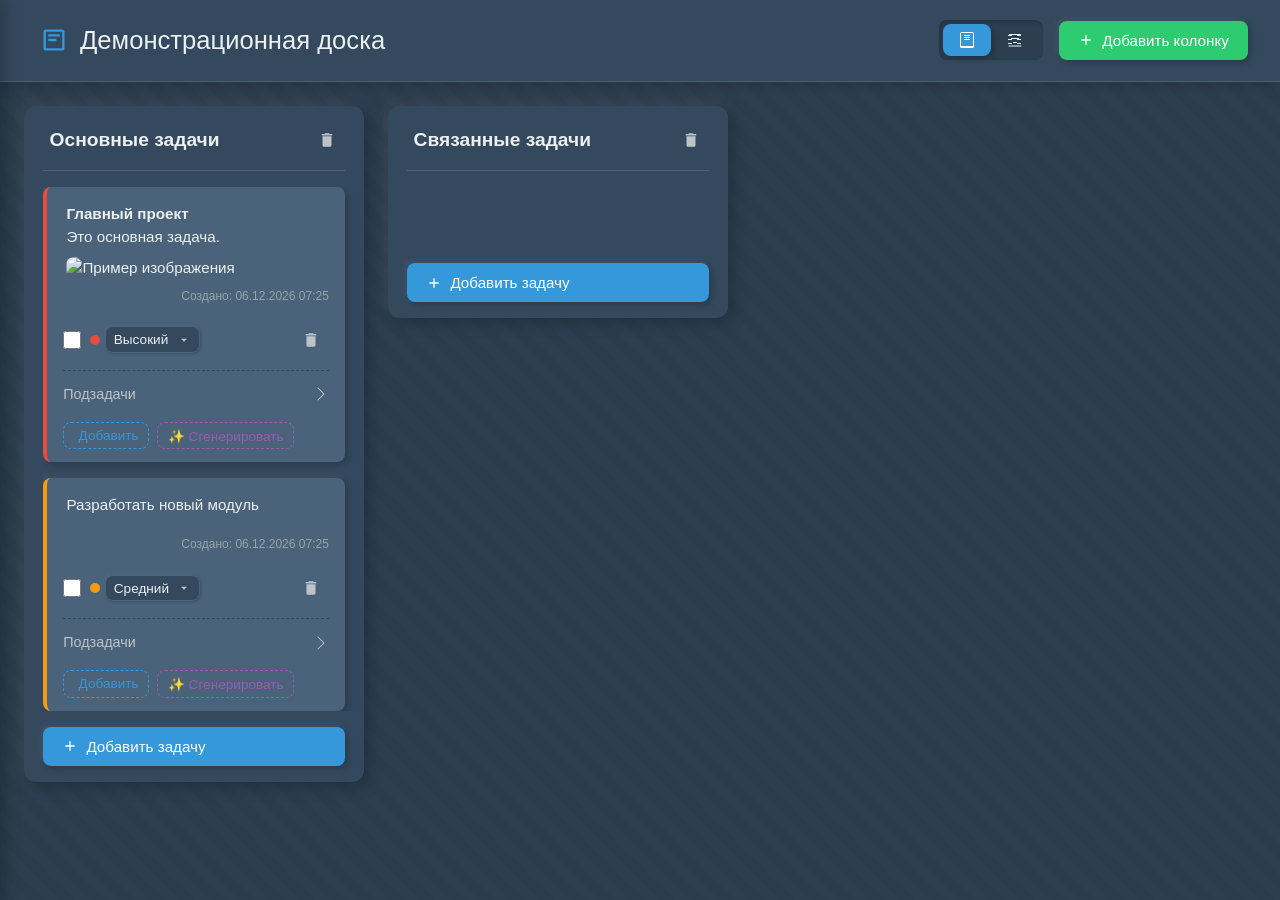
==== index.html @ 81823c82 "up1" ====
<!DOCTYPE html>
<html lang="ru">
<head>
    <meta charset="UTF-8">
    <meta name="viewport" content="width=device-width, initial-scale=1.0">
    <title>Умная Доска v6.6 - Раздельные файлы</title>
    
    <link rel="stylesheet" href="style.css">
    <link href="https://cdnjs.cloudflare.com/ajax/libs/vis/4.21.0/vis.min.css" rel="stylesheet" />
</head>
<body>

    <div class="overlay" id="overlay"></div>

    <div class="sidebar" id="sidebar">
        <div class="sidebar-header">
            <h3>Мои Доски</h3>
            <button id="closeSidebarBtn" class="btn-icon" title="Закрыть панель">&times;</button>
        </div>
        <ul id="boardList" class="board-list"></ul>
        <div class="sidebar-footer">
            <input type="text" id="newBoardNameInput" placeholder="Название новой доски...">
            <button id="addBoardBtn" class="btn">
                <svg xmlns="http://www.w3.org/2000/svg" viewBox="0 0 24 24" fill="currentColor"><path d="M19 11h-6V5h-2v6H5v2h6v6h2v-6h6z"></path></svg>
                Создать Доску
            </button>
        </div>
    </div>

    <header>
        <div class="header-left">
            <div id="appTitleButton" class="app-title" title="Открыть список досок">
                <svg xmlns="http://www.w3.org/2000/svg" viewBox="0 0 24 24" fill="currentColor"><path d="M19 3H5c-1.103 0-2 .897-2 2v14c0 1.103.897 2 2 2h14c1.103 0 2-.897 2-2V5c0-1.103-.897-2-2-2zM5 19V5h14l.002 14H5z"></path><path d="M7 7h10v2H7zm0 4h7v2H7z"></path></svg>
                <span id="currentBoardTitle">Моя Умная Доска</span>
            </div>
        </div>
        <div class="header-right">
            <div class="view-switcher">
                <button id="showBoardViewBtn" class="btn active" title="Вид доски">
                    <svg xmlns="http://www.w3.org/2000/svg" width="16" height="16" fill="currentColor" viewBox="0 0 16 16"><path d="M2.5 0A1.5 1.5 0 0 0 1 1.5v13A1.5 1.5 0 0 0 2.5 16h11a1.5 1.5 0 0 0 1.5-1.5v-13A1.5 1.5 0 0 0 13.5 0h-11zM2 1.5a.5.5 0 0 1 .5-.5h11a.5.5 0 0 1 .5.5v13a.5.5 0 0 1-.5-.5h-11a.5.5 0 0 1-.5-.5v-13z"/><path d="M5 3.5a.5.5 0 0 1 .5-.5h5a.5.5 0 0 1 0 1h-5a.5.5 0 0 1-.5-.5zm0 2a.5.5 0 0 1 .5-.5h5a.5.5 0 0 1 0 1h-5a.5.5 0 0 1-.5-.5zm0 2a.5.5 0 0 1 .5-.5h5a.5.5 0 0 1 0 1h-5a.5.5 0 0 1-.5-.5z"/></svg>
                </button>
                <button id="showGraphViewBtn" class="btn" title="Вид графа">
                    <svg xmlns="http://www.w3.org/2000/svg" width="16" height="16" fill="currentColor" viewBox="0 0 16 16"><path fill-rule="evenodd" d="M6 10.5a.5.5 0 0 1 .5-.5h3a.5.5 0 0 1 0 1h-3a.5.5 0 0 1-.5-.5zm-2-4a.5.5 0 0 1 .5-.5h7a.5.5 0 0 1 0 1h-7a.5.5 0 0 1-.5-.5zm-2-4a.5.5 0 0 1 .5-.5h11a.5.5 0 0 1 0 1h-11a.5.5 0 0 1-.5-.5z"/>
                    <path d="M1.5 14a.5.5 0 0 0 .5.5h12a.5.5 0 0 0 0-1H2a.5.5 0 0 0-.5.5zM1 3.5a.5.5 0 0 1 .5-.5h3a.5.5 0 0 1 0 1h-3a.5.5 0 0 1-.5-.5zM1 7.5a.5.5 0 0 1 .5-.5h3a.5.5 0 0 1 0 1h-3a.5.5 0 0 1-.5-.5zm0 4a.5.5 0 0 1 .5-.5h3a.5.5 0 0 1 0 1h-3a.5.5 0 0 1-.5-.5zm13-8a.5.5 0 0 1-.5.5h-3a.5.5 0 0 1 0-1h3a.5.5 0 0 1 .5.5zm0 4a.5.5 0 0 1-.5.5h-3a.5.5 0 0 1 0-1h3a.5.5 0 0 1 .5.5zm0 4a.5.5 0 0 1-.5.5h-3a.5.5 0 0 1 0-1h3a.5.5 0 0 1 .5.5z"/>
                    </svg>
                </button>
            </div>
            <button id="addColumnBtn" class="btn btn-add-column">
                <svg xmlns="http://www.w3.org/2000/svg" viewBox="0 0 24 24"><path d="M19 11h-6V5h-2v6H5v2h6v6h2v-6h6z"></path></svg>
                Добавить колонку
            </button>
        </div>
    </header>

    <main>
        <div id="boardContainer" class="board"></div>
        <div id="graphViewContainer"></div>
    </main>

    <div id="imageModal">
        <span id="closeModalBtn">&times;</span>
        <img src="" alt="Просмотр изображения" id="modalImage">
    </div>

    <div class="custom-modal-overlay" id="customModalOverlay">
        <div class="custom-modal">
            <div id="customModalContent" class="custom-modal-content"></div>
            <div id="customModalButtons" class="custom-modal-buttons"></div>
        </div>
    </div>
    
    <script src="https://cdnjs.cloudflare.com/ajax/libs/vis/4.21.0/vis.min.js"></script>
    <script src="script.js"></script>
</body>
</html>
---- style.css ----
:root {
    --bg-main: #2c3e50;
    --bg-elements: #34495e;
    --bg-elements-lighter: #4a627a;
    --bg-sidebar: #314354;
    --bg-subtask: #3e576f;
    --text-primary: #ecf0f1;
    --text-secondary: #bdc3c7;
    --text-timestamp: #95a5a6;
    --accent-primary: #3498db;
    --accent-secondary: #2ecc71;
    --accent-danger: #e74c3c;
    --accent-warning: #f39c12;
    --accent-ai: #9b59b6;
    
    --shadow-color-dark: rgba(0,0,0,0.2);
    --shadow-color-light: rgba(255,255,255,0.05);

    --border-radius-main: 12px;
    --border-radius-small: 8px;

    --priority-high-color: #e74c3c;
    --priority-medium-color: #f39c12;
    --priority-low-color: #2ecc71;

    --sidebar-width: 300px;
}

* { box-sizing: border-box; margin: 0; padding: 0; }

body {
    font-family: 'Segoe UI', 'Roboto', Arial, sans-serif;
    background-color: var(--bg-main);
    background-image: linear-gradient(45deg, rgba(0,0,0,0.03) 25%, transparent 25%, transparent 50%, rgba(0,0,0,0.03) 50%, rgba(0,0,0,0.03) 75%, transparent 75%, transparent);
    background-size: 30px 30px;
    color: var(--text-primary);
    line-height: 1.6;
    transition: background-color 0.3s;
    overflow-x: hidden;
    display: flex;
    flex-direction: column;
    height: 100vh;
}

main {
    flex-grow: 1;
    display: flex;
    overflow: hidden;
    position: relative; /* Needed for SVG overlay */
}

.overlay {
    position: fixed; top: 0; left: 0; width: 100%; height: 100%;
    background-color: rgba(0,0,0,0.5); opacity: 0; visibility: hidden;
    z-index: 999; transition: opacity 0.3s ease, visibility 0s linear 0.3s;
}
.overlay.active { opacity: 1; visibility: visible; transition: opacity 0.3s ease; }

.sidebar {
    position: fixed; top: 0; left: calc(-1 * var(--sidebar-width));
    width: var(--sidebar-width); height: 100vh; background-color: var(--bg-sidebar);
    box-shadow: 4px 0 15px rgba(0,0,0,0.25); z-index: 1000; display: flex;
    flex-direction: column; padding: 1.5rem 1rem; transition: left 0.3s ease-in-out;
}
.sidebar.active { left: 0; }
.sidebar-header {
    display: flex; justify-content: space-between; align-items: center;
    margin-bottom: 1.5rem; padding-bottom: 1rem; border-bottom: 1px solid var(--bg-elements-lighter);
}
.sidebar-header h3 { font-size: 1.4rem; color: var(--text-primary); font-weight: 500; }

.btn-icon {
    background: transparent; border: none; color: var(--text-secondary);
    font-size: 1.2rem; cursor: pointer; padding: 0.3rem; line-height: 1;
    border-radius: 50%; width: 32px; height: 32px;
    display: inline-flex;
    align-items: center; justify-content: center; 
}
.btn-icon:hover { background-color: var(--bg-elements-lighter); color: var(--text-primary); }

.board-list { list-style: none; flex-grow: 1; overflow-y: auto; margin-bottom: 1rem; }
.board-list-item {
    padding: 0.75rem 1rem; margin-bottom: 0.5rem; border-radius: var(--border-radius-small);
    color: var(--text-secondary); cursor: pointer; transition: background-color 0.2s, color 0.2s;
    font-size: 1rem; display: flex; justify-content: space-between; align-items: center;
}
.board-list-item:hover { background-color: var(--bg-elements-lighter); color: var(--text-primary); }
.board-list-item.active-board { background-color: var(--accent-primary); color: #fff; font-weight: 500; }

.board-item-controls {
    display: flex; align-items: center; gap: 0.25rem;
}
.board-list-item .btn-edit-board-name { color: var(--text-secondary); opacity: 0.7; }
.board-list-item:hover .btn-edit-board-name { opacity: 1; color: var(--accent-warning); }
.board-list-item.active-board .btn-edit-board-name { color: rgba(255,255,255,0.7); }
.board-list-item.active-board .btn-edit-board-name:hover { color: #fff; background-color: rgba(0,0,0,0.2); }
.board-list-item .btn-delete-board-item { color: var(--text-secondary); opacity: 0.7; }
.board-list-item:hover .btn-delete-board-item { opacity: 1; color: var(--accent-danger); }
.board-list-item.active-board .btn-delete-board-item { color: rgba(255,255,255,0.7); }
.board-list-item.active-board .btn-delete-board-item:hover { color: #fff; background-color: rgba(0,0,0,0.2); }

.sidebar-footer { padding-top: 1rem; border-top: 1px solid var(--bg-elements-lighter); }
#newBoardNameInput {
    width: 100%; padding: 0.7rem; margin-bottom: 0.75rem; border-radius: var(--border-radius-small);
    border: 1px solid var(--bg-elements-lighter); background-color: var(--bg-elements);
    color: var(--text-primary); font-size: 0.9rem;
}
#newBoardNameInput::placeholder { color: var(--text-secondary); }
#addBoardBtn { width: 100%; background-color: var(--accent-secondary); color: #fff; }
#addBoardBtn:hover { background-color: #27ae60; }

header {
    padding: 1rem 2rem; background: var(--bg-elements); box-shadow: 0 4px 12px rgba(0,0,0,0.15);
    font-size: 1.6rem; font-weight: 600; color: var(--text-primary); display: flex;
    justify-content: space-between; align-items: center; flex-wrap: wrap;
    border-bottom: 1px solid var(--bg-elements-lighter); position: relative; z-index: 10;
}
.header-left {
    display: flex;
    align-items: center;
    gap: 1rem;
}
.app-title {
    display: flex; align-items: center; gap: 0.75rem; font-weight: 500; cursor: pointer;
    padding: 0.25rem 0.5rem; border-radius: var(--border-radius-small); transition: background-color 0.2s;
}
.app-title:hover { background-color: var(--bg-elements-lighter); }
.app-title svg { width: 28px; height: 28px; fill: var(--accent-primary); }

.header-right {
    display: flex;
    align-items: center;
    gap: 1rem;
}

.btn {
    padding: 0.7rem 1.2rem; border: none; border-radius: var(--border-radius-small);
    font-size: 0.95rem; font-weight: 500; cursor: pointer; transition: all 0.2s ease-in-out;
    background-color: var(--bg-elements-lighter); color: var(--text-primary);
    box-shadow: 3px 3px 6px var(--shadow-color-dark), -3px -3px 6px var(--shadow-color-light);
    display: inline-flex; align-items: center; gap: 0.5rem;
}
.btn svg { width: 16px; height: 16px; fill: currentColor; }
.btn:hover { background-color: var(--accent-primary); color: #fff; }
.btn:active { box-shadow: inset 3px 3px 6px var(--shadow-color-dark), inset -3px -3px 6px var(--shadow-color-light); transform: translateY(1px); }
.btn-add-column { background-color: var(--accent-secondary); color: #fff; }

.view-switcher {
    display: flex;
    background-color: var(--bg-main);
    border-radius: var(--border-radius-small);
    padding: 4px;
    box-shadow: inset 2px 2px 4px var(--shadow-color-dark);
}
.view-switcher .btn {
    background-color: transparent;
    box-shadow: none;
    padding: 0.5rem 1rem;
}
.view-switcher .btn.active {
    background-color: var(--accent-primary);
    color: #fff;
    box-shadow: 3px 3px 6px var(--shadow-color-dark);
}
.view-switcher .btn:not(.active):hover {
    background-color: var(--bg-elements-lighter);
}


.board {
    display: flex; gap: 1.5rem; padding: 1.5rem; overflow-x: auto;
    flex-wrap: nowrap; min-height: 100%; align-items: flex-start;
    width: 100%;
}
.column {
    background: var(--bg-elements); border-radius: var(--border-radius-main);
    padding: 1rem 1.2rem; width: 340px; min-width: 340px;
    box-shadow: 5px 5px 15px var(--shadow-color-dark), -5px -5px 10px var(--shadow-color-light);
    display: flex; flex-direction: column; transition: box-shadow 0.3s ease;
}
.column-header {
    display: flex; justify-content: space-between; align-items: center;
    margin-bottom: 1rem; padding-bottom: 0.75rem; border-bottom: 1px solid var(--bg-elements-lighter);
}
.column-title-input {
    font-size: 1.2rem; font-weight: 600; border: none; background: transparent;
    color: var(--text-primary); outline: none; flex-grow: 1; padding: 0.4rem;
    border-radius: var(--border-radius-small);
}
.btn-delete {
    background: transparent; color: var(--text-secondary); padding: 0.4rem;
    border-radius: 50%; box-shadow: none; width: 36px; height: 36px;
    display: flex; align-items: center; justify-content: center; border: none;
}
.btn-delete svg { width: 18px; height: 18px; fill: currentColor; }
.btn-delete:hover { background-color: var(--accent-danger); color: #fff; }

.tasks-list {
    flex-grow: 1; min-height: 60px; display: flex; flex-direction: column;
    gap: 1rem; overflow-y: auto; padding-right: 8px; margin-right: -8px;
}
.tasks-list::-webkit-scrollbar { width: 8px; }
.tasks-list::-webkit-scrollbar-track { background: var(--bg-elements); border-radius: 10px; }
.tasks-list::-webkit-scrollbar-thumb { background: var(--bg-elements-lighter); border-radius: 10px; }
.tasks-list::-webkit-scrollbar-thumb:hover { background: var(--accent-primary); }

.task {
    background: var(--bg-elements-lighter); border-radius: var(--border-radius-small);
    padding: 0.8rem 1rem; box-shadow: 3px 3px 8px var(--shadow-color-dark), -3px -3px 6px var(--shadow-color-light);
    display: flex; flex-direction: column; transition: all 0.2s ease-in-out;
    position: relative; border-left: 4px solid transparent;
}
.task.priority-high { border-left-color: var(--priority-high-color); }
.task.priority-medium { border-left-color: var(--priority-medium-color); }
.task.priority-low { border-left-color: var(--priority-low-color); }

.task-main-content { margin-bottom: 0.5rem; }

.task .task-content-editor {
    border: none; resize: none; background: transparent; outline: none;
    width: 100%; font-size: 0.95rem; line-height: 1.5; color: var(--text-primary);
    white-space: pre-wrap; overflow-wrap: break-word; min-height: 40px;
    border-radius: 4px; padding: 0.2rem; cursor: text;
}
.task-content-editor:focus { box-shadow: 0 0 0 2px var(--accent-primary); }

.task .task-content-editor .image-container {
    position: relative;
    display: inline-block;
    max-width: 100%;
    margin-top: 0.5rem;
    vertical-align: middle;
}
.task .task-content-editor .image-container .delete-image-btn {
    position: absolute;
    top: 5px;
    right: 5px;
    background-color: rgba(231, 76, 60, 0.85);
    color: white;
    border: 1px solid rgba(255,255,255,0.3);
    border-radius: 50%;
    width: 24px;
    height: 24px;
    font-size: 16px;
    font-weight: bold;
    line-height: 22px;
    text-align: center;
    cursor: pointer;
    opacity: 0;
    transition: opacity 0.2s ease-in-out, transform 0.2s ease;
    z-index: 1;
    transform: scale(0.8);
}
.task .task-content-editor .image-container:hover .delete-image-btn {
    opacity: 1;
    transform: scale(1);
}

.task .task-content-editor img {
    max-width: 100%;
    height: auto;
    border-radius: var(--border-radius-small);
    cursor: pointer;
    display: block;
}

.task-timestamp { font-size: 0.75rem; color: var(--text-timestamp); text-align: right; margin-top: 0.25rem; }
.task.task-done { opacity: 0.7; background-color: #3a5064; }
.task.task-done .task-content-editor { text-decoration: line-through; color: var(--text-secondary); }

.task-footer { display: flex; justify-content: space-between; align-items: center; margin-top: 0.5rem; gap: 0.5rem; }
.task-controls { display: flex; align-items: center; gap: 0.75rem;  }
.priority-selector-container { display: flex; align-items: center; gap: 0.3rem; }
.priority-dot { width: 10px; height: 10px; border-radius: 50%; background-color: var(--text-secondary); }
.priority-dot.high { background-color: var(--priority-high-color); }
.priority-dot.medium { background-color: var(--priority-medium-color); }
.priority-dot.low { background-color: var(--priority-low-color); }
.priority-selector {
    padding: 0.3rem 0.5rem; border-radius: var(--border-radius-small); background: var(--bg-elements);
    color: var(--text-primary); border: 1px solid var(--bg-elements-lighter); font-size: 0.85rem;
    box-shadow: 1px 1px 3px var(--shadow-color-dark), -1px -1px 2px var(--shadow-color-light);
    cursor: pointer; appearance: none;
    background-image: url("data:image/svg+xml,%3Csvg xmlns='http://www.w3.org/2000/svg' viewBox='0 0 24 24' fill='%23bdc3c7'%3E%3Cpath d='M7 10l5 5 5-5z'/%3E%3C/svg%3E");
    background-repeat: no-repeat; background-position: right 0.5rem center; background-size: 1em;
    padding-right: 1.8rem;
}
.btn-add-task-in-column { margin-top: 1rem; background-color: var(--accent-primary); color: #fff; width: 100%; }
.task.dragging { opacity: 0.6; transform: rotate(2deg) scale(1.03); background-color: var(--accent-primary); }
input[type="checkbox"] {
    width: 18px; height: 18px; accent-color: var(--accent-secondary); cursor: pointer;
    border-radius: 4px; margin-right: 0.25rem; vertical-align: middle;
}

.subtasks-section { margin-top: 0.75rem; padding-top: 0.75rem; border-top: 1px dashed var(--bg-elements); }
.subtasks-header {
    display: flex; justify-content: space-between; align-items: center;
    margin-bottom: 0.5rem; cursor: pointer;
}
.subtasks-header h4 { font-size: 0.9rem; color: var(--text-secondary); font-weight: 500; }
.subtasks-toggle-icon { transition: transform 0.2s ease-in-out; color: var(--text-secondary); }
.subtasks-list.collapsed + .subtasks-header .subtasks-toggle-icon { transform: rotate(-90deg); }
.subtasks-list {
    list-style: none; padding-left: 1rem; max-height: 200px; overflow-y: auto;
    transition: max-height 0.3s ease-in-out, opacity 0.3s ease-in-out; opacity: 1;
}
.subtasks-list.collapsed { max-height: 0; opacity: 0; overflow: hidden; margin-top: 0; }
.subtask-item {
    background-color: var(--bg-subtask); padding: 0.5rem 0.75rem;
    border-radius: var(--border-radius-small); margin-bottom: 0.5rem;
    display: flex; align-items: center; gap: 0.5rem;
}
.subtask-item input[type="text"] {
    flex-grow: 1; background: transparent; border: none; color: var(--text-primary);
    font-size: 0.9rem; outline: none;
}
.subtask-item input[type="text"].done { text-decoration: line-through; color: var(--text-secondary); opacity: 0.7; }
.subtask-item .btn-delete-subtask {
    font-size: 0.9rem; padding: 0.2rem; color: var(--text-secondary);
    background: none; border: none; cursor: pointer;
}
.subtask-item .btn-delete-subtask:hover { color: var(--accent-danger); }

.subtasks-controls {
    display: flex;
    gap: 0.5rem;
    margin-top: 0.5rem;
    flex-wrap: wrap;
}
.btn-add-subtask {
    font-size: 0.85rem; padding: 0.3rem 0.6rem; color: var(--accent-primary);
    background-color: transparent; border: 1px dashed var(--accent-primary);
    border-radius: var(--border-radius-small);
    display: inline-flex; align-items: center; gap: 0.3rem;
    cursor: pointer;
}
.btn-add-subtask:hover { background-color: rgba(52, 152, 219, 0.1); color: var(--text-primary); }

.btn-generate-subtasks {
    font-size: 0.85rem; padding: 0.3rem 0.6rem; color: var(--accent-ai);
    background-color: transparent; border: 1px dashed var(--accent-ai);
    border-radius: var(--border-radius-small);
    display: inline-flex; align-items: center; gap: 0.3rem;
    cursor: pointer;
}
.btn-generate-subtasks:hover { background-color: rgba(155, 89, 182, 0.1); color: var(--text-primary); }
.btn-generate-subtasks.loading {
    cursor: not-allowed;
    opacity: 0.6;
}
.spinner {
    width: 12px;
    height: 12px;
    border: 2px solid currentColor;
    border-right-color: transparent;
    border-radius: 50%;
    animation: spinner-rotation 1s linear infinite;
}
@keyframes spinner-rotation {
    to { transform: rotate(360deg); }
}

#imageModal {
    position: fixed; z-index: 2000; left: 0; top: 0;
    width: 100%; height: 100%;
    background-color: rgba(0, 0, 0, 0.85);
    display: none; justify-content: center; align-items: center;
    cursor: pointer;
}
#imageModal.active { display: flex; }
#modalImage { max-width: 90vw; max-height: 90vh; object-fit: contain; border-radius: 8px; }
#closeModalBtn {
    position: absolute; top: 20px; right: 35px;
    color: #f1f1f1; font-size: 40px; font-weight: bold;
    transition: 0.3s;
}
#closeModalBtn:hover { color: #bbb; }

#graphViewContainer {
    width: 100%;
    height: 100%;
    background-color: #282c34; /* Darker background */
    background-image: radial-gradient(circle at 1px 1px, rgba(255, 255, 255, 0.1) 1px, transparent 0);
    background-size: 25px 25px;
    display: none;
    position: relative;
}

/* Styles for the custom modal */
.custom-modal-overlay {
    position: fixed; top: 0; left: 0; width: 100%; height: 100%;
    background-color: rgba(0,0,0,0.6);
    display: flex; justify-content: center; align-items: center;
    z-index: 2000; opacity: 0; visibility: hidden;
    transition: opacity 0.2s ease, visibility 0s linear 0.2s;
}
.custom-modal-overlay.active {
    opacity: 1; visibility: visible; transition: opacity 0.2s ease;
}
.custom-modal {
    background-color: var(--bg-elements);
    padding: 2rem; border-radius: var(--border-radius-main);
    box-shadow: 0 5px 25px rgba(0,0,0,0.3);
    width: 90%; max-width: 500px;
    text-align: left;
    transform: scale(0.95);
    transition: transform 0.2s ease;
}
.custom-modal-overlay.active .custom-modal {
    transform: scale(1);
}
.custom-modal-content {
    margin-bottom: 1.5rem;
    font-size: 1.1rem;
    color: var(--text-primary);
    line-height: 1.5;
    max-height: 60vh;
    overflow-y: auto;
}
.custom-modal-buttons {
    display: flex; justify-content: center; gap: 1rem;
}
.custom-modal-buttons .btn-secondary {
    background-color: var(--bg-elements-lighter);
}
 .custom-modal-buttons .btn-secondary:hover {
    background-color: var(--bg-main);
}
.custom-modal-buttons .btn-danger {
    background-color: var(--accent-danger);
    color: #fff;
}
.custom-modal-buttons .btn-danger:hover {
    background-color: #c0392b;
}
.custom-modal-buttons .btn-primary {
    background-color: var(--accent-primary);
    color: #fff;
}
 .custom-modal-buttons .btn-primary:hover {
    background-color: #2980b9;
}

@media (max-width: 768px) {
    header { padding: 1rem; flex-direction: column; align-items: stretch; gap: 1rem; }
    .header-left, .header-right { justify-content: center; width: 100%; }
    .app-title { font-size: 1.4rem; }
    .btn-add-column { width: 100%; }
    .board { flex-direction: column; padding: 1rem; gap: 1rem; }
    .column { width: 100%; min-width: unset; }
    :root { --sidebar-width: 260px; }
}
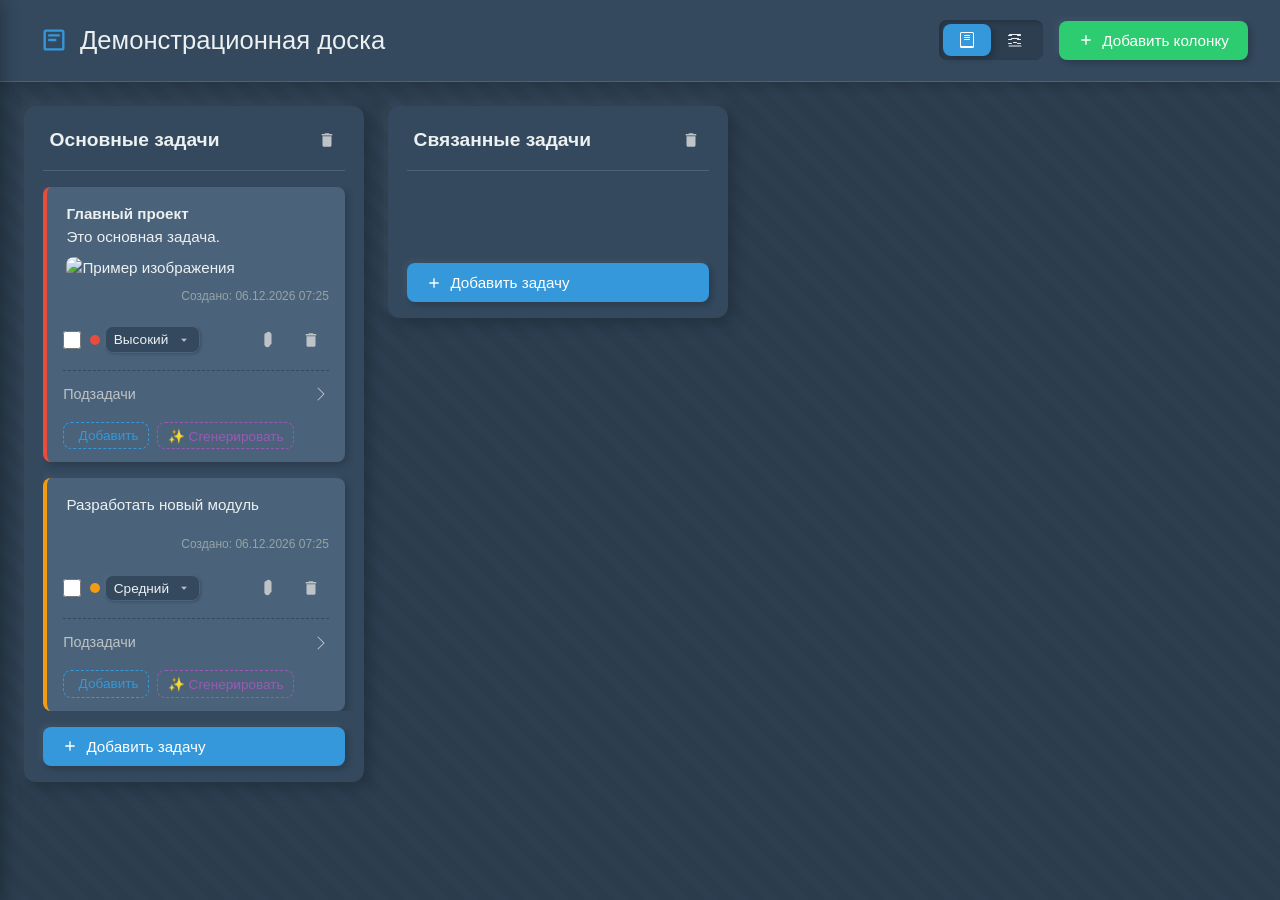
==== commit dc7db8b4: "Add files via upload" ====
--- a/index.html
+++ b/index.html
@@ -3,10 +3,10 @@
 <head>
     <meta charset="UTF-8">
     <meta name="viewport" content="width=device-width, initial-scale=1.0">
-    <title>Умная Доска v6.6 - Раздельные файлы</title>
+    <title>Умная Доска v6.7 - Медиа</title>
     
     <link rel="stylesheet" href="style.css">
-    <link href="https://cdnjs.cloudflare.com/ajax/libs/vis/4.21.0/vis.min.css" rel="stylesheet" />
+    <!-- Ссылка на CSS для vis-network больше не требуется при использовании standalone версии -->
 </head>
 <body>
 
@@ -57,9 +57,10 @@
         <div id="graphViewContainer"></div>
     </main>
 
-    <div id="imageModal">
+    <!-- UPDATED: Universal media modal -->
+    <div id="mediaModal">
         <span id="closeModalBtn">&times;</span>
-        <img src="" alt="Просмотр изображения" id="modalImage">
+        <div id="mediaModalContent"></div>
     </div>
 
     <div class="custom-modal-overlay" id="customModalOverlay">
@@ -69,7 +70,7 @@
         </div>
     </div>
     
-    <script src="https://cdnjs.cloudflare.com/ajax/libs/vis/4.21.0/vis.min.js"></script>
+    <script src="https://unpkg.com/vis-network/standalone/umd/vis-network.min.js"></script>
     <script src="script.js"></script>
 </body>
-</html>+</html>
--- a/style.css
+++ b/style.css
@@ -224,14 +224,47 @@
 }
 .task-content-editor:focus { box-shadow: 0 0 0 2px var(--accent-primary); }
 
-.task .task-content-editor .image-container {
+.task .task-content-editor .file-attachment {
+    display: inline-flex;
+    align-items: center;
+    background-color: var(--bg-subtask);
+    border: 1px solid var(--bg-elements);
+    padding: 0.4rem 0.8rem;
+    border-radius: var(--border-radius-small);
+    color: var(--text-secondary);
+    text-decoration: none;
+    font-size: 0.9rem;
+    margin-top: 0.5rem;
+    max-width: 100%;
+    transition: background-color 0.2s, color 0.2s;
+    user-select: none;
+    cursor: pointer;
+}
+.task .task-content-editor .file-attachment:hover {
+    background-color: var(--accent-file);
+    color: #fff;
+}
+.task .task-content-editor .file-attachment svg {
+    width: 16px;
+    height: 16px;
+    margin-right: 0.5rem;
+    fill: currentColor;
+}
+.task .task-content-editor .file-attachment span {
+    white-space: nowrap;
+    overflow: hidden;
+    text-overflow: ellipsis;
+}
+
+.media-container {
     position: relative;
     display: inline-block;
     max-width: 100%;
     margin-top: 0.5rem;
     vertical-align: middle;
-}
-.task .task-content-editor .image-container .delete-image-btn {
+    cursor: pointer;
+}
+.media-container .delete-media-btn {
     position: absolute;
     top: 5px;
     right: 5px;
@@ -251,25 +284,28 @@
     z-index: 1;
     transform: scale(0.8);
 }
-.task .task-content-editor .image-container:hover .delete-image-btn {
+.media-container:hover .delete-media-btn {
     opacity: 1;
     transform: scale(1);
 }
 
-.task .task-content-editor img {
+.media-container img, .media-container video {
     max-width: 100%;
     height: auto;
     border-radius: var(--border-radius-small);
-    cursor: pointer;
     display: block;
+}
+audio[controls] {
+    width: 100%;
+    margin-top: 0.5rem;
 }
 
 .task-timestamp { font-size: 0.75rem; color: var(--text-timestamp); text-align: right; margin-top: 0.25rem; }
 .task.task-done { opacity: 0.7; background-color: #3a5064; }
 .task.task-done .task-content-editor { text-decoration: line-through; color: var(--text-secondary); }
 
-.task-footer { display: flex; justify-content: space-between; align-items: center; margin-top: 0.5rem; gap: 0.5rem; }
-.task-controls { display: flex; align-items: center; gap: 0.75rem;  }
+.task-footer { display: flex; justify-content: space-between; align-items: center; margin-top: 0.5rem; gap: 0.5rem; flex-wrap: wrap;}
+.task-controls-left, .task-controls-right { display: flex; align-items: center; gap: 0.5rem; flex-wrap: wrap; }
 .priority-selector-container { display: flex; align-items: center; gap: 0.3rem; }
 .priority-dot { width: 10px; height: 10px; border-radius: 50%; background-color: var(--text-secondary); }
 .priority-dot.high { background-color: var(--priority-high-color); }
@@ -284,6 +320,16 @@
     background-repeat: no-repeat; background-position: right 0.5rem center; background-size: 1em;
     padding-right: 1.8rem;
 }
+
+.btn-add-file {
+    color: var(--text-secondary);
+}
+.btn-add-file:hover {
+    background-color: var(--accent-file);
+    color: #fff;
+}
+
+
 .btn-add-task-in-column { margin-top: 1rem; background-color: var(--accent-primary); color: #fff; width: 100%; }
 .task.dragging { opacity: 0.6; transform: rotate(2deg) scale(1.03); background-color: var(--accent-primary); }
 input[type="checkbox"] {
@@ -347,27 +393,68 @@
     cursor: not-allowed;
     opacity: 0.6;
 }
+
 .spinner {
-    width: 12px;
-    height: 12px;
-    border: 2px solid currentColor;
+    width: 24px;
+    height: 24px;
+    border: 3px solid var(--accent-primary);
     border-right-color: transparent;
     border-radius: 50%;
     animation: spinner-rotation 1s linear infinite;
 }
+
+.spinner-overlay {
+    position: absolute;
+    top: 0; left: 0;
+    width: 100%; height: 100%;
+    background-color: rgba(44, 62, 80, 0.7);
+    display: flex;
+    justify-content: center;
+    align-items: center;
+    z-index: 10;
+}
+.spinner-overlay .spinner {
+    width: 50px;
+    height: 50px;
+}
+
+
 @keyframes spinner-rotation {
     to { transform: rotate(360deg); }
 }
 
-#imageModal {
+#mediaModal {
     position: fixed; z-index: 2000; left: 0; top: 0;
     width: 100%; height: 100%;
     background-color: rgba(0, 0, 0, 0.85);
     display: none; justify-content: center; align-items: center;
     cursor: pointer;
-}
-#imageModal.active { display: flex; }
-#modalImage { max-width: 90vw; max-height: 90vh; object-fit: contain; border-radius: 8px; }
+    padding: 1rem;
+}
+#mediaModal.active { display: flex; }
+
+#mediaModalContent {
+    width: 100%;
+    height: 100%;
+    display: flex;
+    align-items: center;
+    justify-content: center;
+}
+
+#mediaModalContent > img,
+#mediaModalContent > video,
+#mediaModalContent > audio {
+    max-width: 95vw;
+    max-height: 95vh;
+    width: auto;
+    height: auto;
+    object-fit: contain;
+    border-radius: var(--border-radius-small);
+}
+#mediaModalContent > audio {
+    min-width: 50vw;
+}
+
 #closeModalBtn {
     position: absolute; top: 20px; right: 35px;
     color: #f1f1f1; font-size: 40px; font-weight: bold;
@@ -378,12 +465,18 @@
 #graphViewContainer {
     width: 100%;
     height: 100%;
-    background-color: #282c34; /* Darker background */
-    background-image: radial-gradient(circle at 1px 1px, rgba(255, 255, 255, 0.1) 1px, transparent 0);
+    background-color: #22272e;
+    background-image: radial-gradient(circle at 1px 1px, rgba(255, 255, 255, 0.08) 1px, transparent 0);
     background-size: 25px 25px;
     display: none;
     position: relative;
-}
+    cursor: grab;
+    -webkit-tap-highlight-color: transparent;
+}
+#graphViewContainer:active {
+    cursor: grabbing;
+}
+
 
 /* Styles for the custom modal */
 .custom-modal-overlay {
@@ -448,4 +541,5 @@
     .board { flex-direction: column; padding: 1rem; gap: 1rem; }
     .column { width: 100%; min-width: unset; }
     :root { --sidebar-width: 260px; }
-}+}
+
